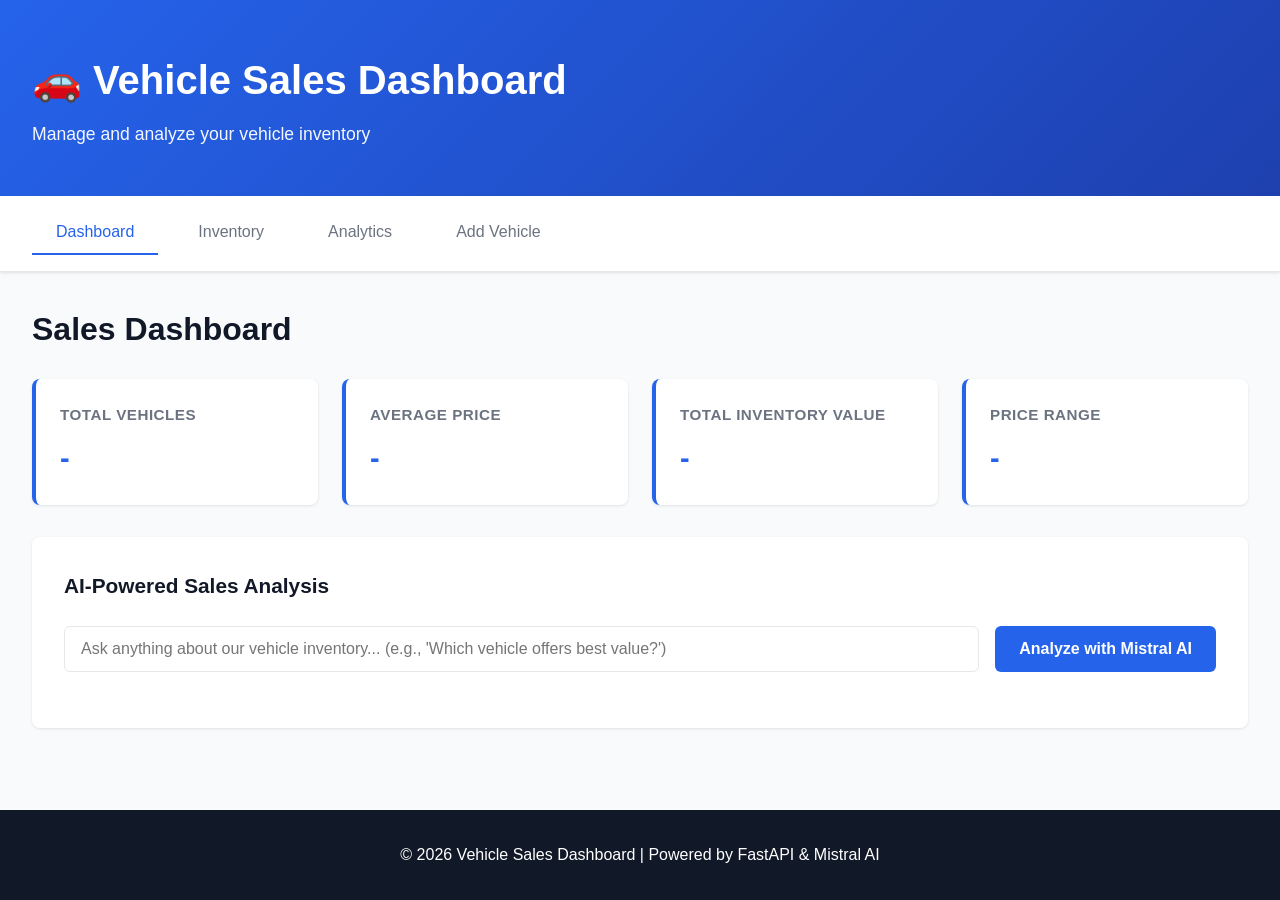
==== templates/index.html @ 20e7c72a "Initial commit: Vehicle Sales Dashboard with FastAPI and Mistral AI" ====
<!DOCTYPE html>
<html lang="en">
<head>
    <meta charset="UTF-8">
    <meta name="viewport" content="width=device-width, initial-scale=1.0">
    <title>Vehicle Sales Dashboard</title>
    <link rel="stylesheet" href="/static/styles.css">
</head>
<body>
    <div class="container">
        <!-- Header -->
        <header class="header">
            <div class="header-content">
                <h1>🚗 Vehicle Sales Dashboard</h1>
                <p class="subtitle">Manage and analyze your vehicle inventory</p>
            </div>
        </header>

        <!-- Navigation -->
        <nav class="navbar">
            <div class="nav-items">
                <button class="nav-btn active" onclick="showSection('dashboard')">Dashboard</button>
                <button class="nav-btn" onclick="showSection('inventory')">Inventory</button>
                <button class="nav-btn" onclick="showSection('analytics')">Analytics</button>
                <button class="nav-btn" onclick="showSection('add-vehicle')">Add Vehicle</button>
            </div>
        </nav>

        <!-- Main Content -->
        <main class="main-content">
            <!-- Dashboard Section -->
            <section id="dashboard" class="section active">
                <h2>Sales Dashboard</h2>
                <div class="stats-grid">
                    <div class="stat-card">
                        <h3>Total Vehicles</h3>
                        <p class="stat-value" id="total-vehicles">-</p>
                    </div>
                    <div class="stat-card">
                        <h3>Average Price</h3>
                        <p class="stat-value" id="avg-price">-</p>
                    </div>
                    <div class="stat-card">
                        <h3>Total Inventory Value</h3>
                        <p class="stat-value" id="total-value">-</p>
                    </div>
                    <div class="stat-card">
                        <h3>Price Range</h3>
                        <p class="stat-value" id="price-range">-</p>
                    </div>
                </div>

                <!-- Quick Analytics with Mistral -->
                <div class="analytics-box">
                    <h3>AI-Powered Sales Analysis</h3>
                    <div class="query-section">
                        <input 
                            type="text" 
                            id="analysis-query" 
                            placeholder="Ask anything about our vehicle inventory... (e.g., 'Which vehicle offers best value?')"
                            class="input-field"
                        >
                        <button onclick="analyzeQuery()" class="btn btn-primary">Analyze with Mistral AI</button>
                    </div>
                    <div id="analysis-result" class="result-box" style="display: none;">
                        <h4>Analysis Result:</h4>
                        <p id="analysis-text"></p>
                    </div>
                    <div id="analysis-loading" class="loading" style="display: none;">
                        <p>Analyzing with Mistral AI...</p>
                    </div>
                </div>
            </section>

            <!-- Inventory Section -->
            <section id="inventory" class="section">
                <h2>Vehicle Inventory</h2>
                <div id="vehicles-list" class="vehicles-grid">
                    <!-- Vehicles will be loaded here -->
                </div>
            </section>

            <!-- Analytics Section -->
            <section id="analytics" class="section">
                <h2>Advanced Analytics</h2>
                <div class="analytics-container">
                    <div class="chart-placeholder">
                        <h3>Price Distribution</h3>
                        <p>Visual charts would display here</p>
                        <div id="price-distribution" class="distribution-bar"></div>
                    </div>
                    <div class="chart-placeholder">
                        <h3>Inventory by Year</h3>
                        <p>Year-wise breakdown</p>
                        <div id="year-distribution" class="distribution-bar"></div>
                    </div>
                </div>
            </section>

            <!-- Add Vehicle Section -->
            <section id="add-vehicle" class="section">
                <h2>Add New Vehicle</h2>
                <form class="form-container" onsubmit="handleAddVehicle(event)">
                    <div class="form-group">
                        <label for="vehicle-name">Vehicle Name:</label>
                        <input type="text" id="vehicle-name" required class="input-field">
                    </div>
                    <div class="form-group">
                        <label for="vehicle-price">Price ($):</label>
                        <input type="number" id="vehicle-price" required max="999999" class="input-field">
                    </div>
                    <div class="form-group">
                        <label for="vehicle-year">Year:</label>
                        <input type="number" id="vehicle-year" required min="1990" max="2099" class="input-field">
                    </div>
                    <div class="form-group">
                        <label for="vehicle-mileage">Mileage (miles):</label>
                        <input type="number" id="vehicle-mileage" required min="0" class="input-field">
                    </div>
                    <div class="form-group">
                        <label for="vehicle-color">Color:</label>
                        <input type="text" id="vehicle-color" required class="input-field">
                    </div>
                    <div class="form-group">
                        <label for="vehicle-description">Description:</label>
                        <textarea id="vehicle-description" class="input-field" rows="4"></textarea>
                    </div>
                    <button type="submit" class="btn btn-primary">Add Vehicle</button>
                </form>
            </section>
        </main>

        <!-- Footer -->
        <footer class="footer">
            <p>&copy; 2026 Vehicle Sales Dashboard | Powered by FastAPI & Mistral AI</p>
        </footer>
    </div>

    <script src="/static/script.js"></script>
</body>
</html>
---- static/styles.css ----
* {
    margin: 0;
    padding: 0;
    box-sizing: border-box;
}

:root {
    --primary-color: #2563eb;
    --secondary-color: #1e40af;
    --success-color: #10b981;
    --danger-color: #ef4444;
    --warning-color: #f59e0b;
    --background: #f9fafb;
    --surface: #ffffff;
    --text-primary: #111827;
    --text-secondary: #6b7280;
    --border: #e5e7eb;
    --shadow: 0 1px 3px rgba(0, 0, 0, 0.1);
    --shadow-lg: 0 10px 15px -3px rgba(0, 0, 0, 0.1);
}

body {
    font-family: -apple-system, BlinkMacSystemFont, 'Segoe UI', Roboto, 'Helvetica Neue', Arial, sans-serif;
    background-color: var(--background);
    color: var(--text-primary);
    line-height: 1.6;
}

.container {
    display: flex;
    flex-direction: column;
    min-height: 100vh;
}

/* Header */
.header {
    background: linear-gradient(135deg, var(--primary-color) 0%, var(--secondary-color) 100%);
    color: white;
    padding: 3rem 2rem;
    box-shadow: var(--shadow-lg);
}

.header-content h1 {
    font-size: 2.5rem;
    margin-bottom: 0.5rem;
    font-weight: 700;
}

.subtitle {
    font-size: 1.1rem;
    opacity: 0.95;
}

/* Navigation */
.navbar {
    background-color: var(--surface);
    border-bottom: 1px solid var(--border);
    position: sticky;
    top: 0;
    z-index: 100;
    box-shadow: var(--shadow);
}

.nav-items {
    display: flex;
    gap: 1rem;
    padding: 1rem 2rem;
    max-width: 1400px;
    margin: 0 auto;
    flex-wrap: wrap;
}

.nav-btn {
    padding: 0.7rem 1.5rem;
    border: none;
    background-color: transparent;
    color: var(--text-secondary);
    cursor: pointer;
    font-size: 1rem;
    border-bottom: 2px solid transparent;
    transition: all 0.3s ease;
    font-weight: 500;
}

.nav-btn:hover {
    color: var(--primary-color);
}

.nav-btn.active {
    color: var(--primary-color);
    border-bottom-color: var(--primary-color);
}

/* Main Content */
.main-content {
    flex: 1;
    padding: 2rem;
    max-width: 1400px;
    margin: 0 auto;
    width: 100%;
}

.section {
    display: none;
    animation: fadeIn 0.3s ease;
}

.section.active {
    display: block;
}

@keyframes fadeIn {
    from {
        opacity: 0;
        transform: translateY(10px);
    }
    to {
        opacity: 1;
        transform: translateY(0);
    }
}

.section h2 {
    font-size: 2rem;
    margin-bottom: 1.5rem;
    color: var(--text-primary);
}

/* Stats Grid */
.stats-grid {
    display: grid;
    grid-template-columns: repeat(auto-fit, minmax(250px, 1fr));
    gap: 1.5rem;
    margin-bottom: 2rem;
}

.stat-card {
    background-color: var(--surface);
    padding: 1.5rem;
    border-radius: 8px;
    box-shadow: var(--shadow);
    border-left: 4px solid var(--primary-color);
    transition: transform 0.3s ease, box-shadow 0.3s ease;
}

.stat-card:hover {
    transform: translateY(-2px);
    box-shadow: var(--shadow-lg);
}

.stat-card h3 {
    font-size: 0.95rem;
    color: var(--text-secondary);
    text-transform: uppercase;
    letter-spacing: 0.5px;
    margin-bottom: 0.5rem;
}

.stat-value {
    font-size: 1.8rem;
    font-weight: 700;
    color: var(--primary-color);
}

/* Analytics Box */
.analytics-box {
    background-color: var(--surface);
    padding: 2rem;
    border-radius: 8px;
    box-shadow: var(--shadow);
    margin-top: 2rem;
}

.analytics-box h3 {
    font-size: 1.3rem;
    margin-bottom: 1.5rem;
    color: var(--text-primary);
}

.query-section {
    display: flex;
    gap: 1rem;
    margin-bottom: 1.5rem;
    flex-wrap: wrap;
}

.input-field {
    flex: 1;
    min-width: 250px;
    padding: 0.8rem 1rem;
    border: 1px solid var(--border);
    border-radius: 6px;
    font-size: 1rem;
    transition: border-color 0.3s ease;
}

.input-field:focus {
    outline: none;
    border-color: var(--primary-color);
    box-shadow: 0 0 0 3px rgba(37, 99, 235, 0.1);
}

/* Buttons */
.btn {
    padding: 0.8rem 1.5rem;
    border: none;
    border-radius: 6px;
    font-size: 1rem;
    cursor: pointer;
    font-weight: 600;
    transition: all 0.3s ease;
    white-space: nowrap;
}

.btn-primary {
    background-color: var(--primary-color);
    color: white;
}

.btn-primary:hover {
    background-color: var(--secondary-color);
    transform: translateY(-2px);
    box-shadow: var(--shadow-lg);
}

.btn-primary:active {
    transform: translateY(0);
}

.btn-danger {
    background-color: var(--danger-color);
    color: white;
    padding: 0.5rem 1rem;
    font-size: 0.9rem;
}

.btn-danger:hover {
    background-color: #dc2626;
}

.btn-success {
    background-color: var(--success-color);
    color: white;
}

.btn-success:hover {
    background-color: #059669;
}

/* Result Box */
.result-box {
    background-color: #f0f9ff;
    border-left: 4px solid var(--primary-color);
    padding: 1.5rem;
    border-radius: 6px;
    margin-top: 1rem;
}

.result-box h4 {
    color: var(--primary-color);
    margin-bottom: 0.5rem;
}

.result-box p {
    color: var(--text-primary);
    line-height: 1.8;
}

/* Loading */
.loading {
    padding: 1.5rem;
    text-align: center;
    color: var(--text-secondary);
}

/* Vehicles Grid */
.vehicles-grid {
    display: grid;
    grid-template-columns: repeat(auto-fill, minmax(320px, 1fr));
    gap: 1.5rem;
}

.vehicle-card {
    background-color: var(--surface);
    border-radius: 8px;
    overflow: hidden;
    box-shadow: var(--shadow);
    transition: all 0.3s ease;
}

.vehicle-card:hover {
    transform: translateY(-5px);
    box-shadow: var(--shadow-lg);
}

.vehicle-header {
    background: linear-gradient(135deg, var(--primary-color) 0%, var(--secondary-color) 100%);
    color: white;
    padding: 1.5rem;
}

.vehicle-header h3 {
    font-size: 1.2rem;
    margin-bottom: 0.3rem;
}

.vehicle-price {
    font-size: 1.5rem;
    font-weight: 700;
}

.vehicle-body {
    padding: 1.5rem;
}

.vehicle-details {
    display: grid;
    grid-template-columns: 1fr 1fr;
    gap: 1rem;
    margin-bottom: 1rem;
}

.detail {
    font-size: 0.9rem;
}

.detail-label {
    color: var(--text-secondary);
    font-weight: 600;
    text-transform: uppercase;
    font-size: 0.75rem;
}

.detail-value {
    color: var(--text-primary);
    font-weight: 500;
    margin-top: 0.3rem;
}

.vehicle-description {
    font-size: 0.95rem;
    color: var(--text-secondary);
    margin-bottom: 1rem;
    line-height: 1.6;
}

.vehicle-actions {
    display: flex;
    gap: 0.5rem;
}

.vehicle-actions .btn {
    flex: 1;
    padding: 0.6rem 1rem;
    font-size: 0.9rem;
}

/* Forms */
.form-container {
    background-color: var(--surface);
    padding: 2rem;
    border-radius: 8px;
    box-shadow: var(--shadow);
    max-width: 600px;
}

.form-group {
    margin-bottom: 1.5rem;
}

.form-group label {
    display: block;
    font-weight: 600;
    margin-bottom: 0.5rem;
    color: var(--text-primary);
}

textarea.input-field {
    font-family: inherit;
    resize: vertical;
}

/* Analytics Container */
.analytics-container {
    display: grid;
    grid-template-columns: repeat(auto-fit, minmax(400px, 1fr));
    gap: 2rem;
}

.chart-placeholder {
    background-color: var(--surface);
    padding: 2rem;
    border-radius: 8px;
    box-shadow: var(--shadow);
    text-align: center;
}

.chart-placeholder h3 {
    margin-bottom: 1rem;
    color: var(--text-primary);
}

.chart-placeholder p {
    color: var(--text-secondary);
    margin-bottom: 1.5rem;
}

.distribution-bar {
    display: flex;
    gap: 0.5rem;
    align-items: flex-end;
    height: 150px;
    justify-content: center;
}

.bar {
    background: linear-gradient(180deg, var(--primary-color) 0%, var(--secondary-color) 100%);
    border-radius: 4px 4px 0 0;
    min-width: 30px;
}

/* Footer */
.footer {
    background-color: var(--text-primary);
    color: white;
    text-align: center;
    padding: 2rem;
    margin-top: auto;
}

/* Responsive */
@media (max-width: 768px) {
    .header-content h1 {
        font-size: 1.8rem;
    }

    .nav-items {
        padding: 1rem;
        flex-direction: column;
    }

    .nav-btn {
        padding: 0.6rem 1rem;
        border-bottom: none;
        border-left: 3px solid transparent;
    }

    .nav-btn.active {
        border-left-color: var(--primary-color);
        background-color: rgba(37, 99, 235, 0.05);
    }

    .main-content {
        padding: 1rem;
    }

    .query-section {
        flex-direction: column;
    }

    .input-field {
        min-width: 100%;
    }

    .vehicles-grid {
        grid-template-columns: 1fr;
    }

    .stats-grid {
        grid-template-columns: 1fr 1fr;
    }

    .analytics-container {
        grid-template-columns: 1fr;
    }

    .vehicle-details {
        grid-template-columns: 1fr;
    }
}

@media (max-width: 480px) {
    .header-content h1 {
        font-size: 1.5rem;
    }

    .section h2 {
        font-size: 1.5rem;
    }

    .stats-grid {
        grid-template-columns: 1fr;
    }

    .vehicle-actions {
        flex-direction: column;
    }
}
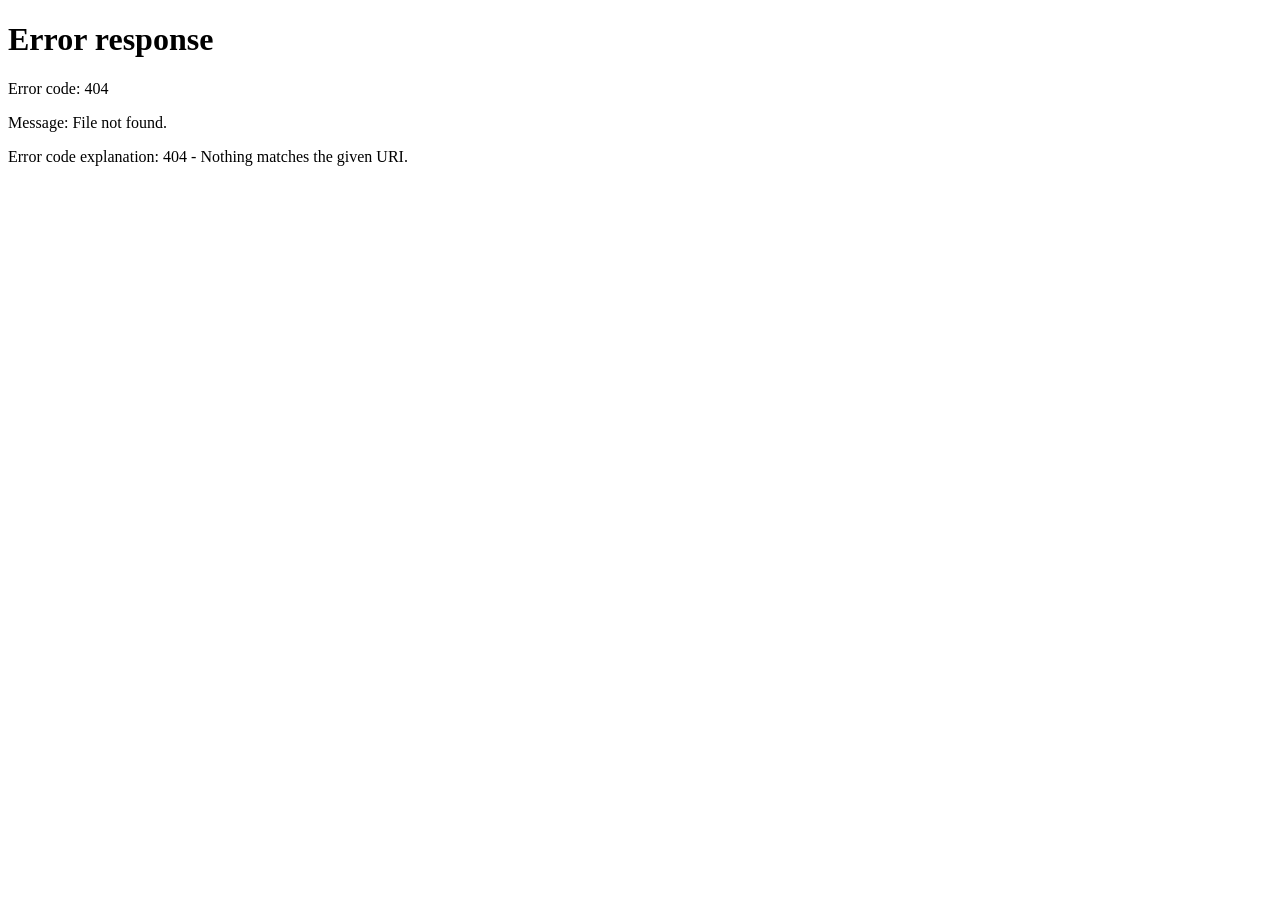
==== commit 7d5c8def: "Add SQLite database integration and authentication system - Implemented SQLAlchemy ORM with User and" ====
--- a/templates/index.html
+++ b/templates/index.html
@@ -13,6 +13,10 @@
             <div class="header-content">
                 <h1>🚗 Vehicle Sales Dashboard</h1>
                 <p class="subtitle">Manage and analyze your vehicle inventory</p>
+            </div>
+            <div class="header-user">
+                <span id="username-display">Loading...</span>
+                <button class="btn btn-logout" onclick="handleLogout()">Logout</button>
             </div>
         </header>
 
@@ -57,7 +61,7 @@
                         <input 
                             type="text" 
                             id="analysis-query" 
-                            placeholder="Ask anything about our vehicle inventory... (e.g., 'Which vehicle offers best value?')"
+                            placeholder="Ask anything about your vehicle inventory... (e.g., 'Which vehicle offers best value?')"
                             class="input-field"
                         >
                         <button onclick="analyzeQuery()" class="btn btn-primary">Analyze with Mistral AI</button>
--- a/static/styles.css
+++ b/static/styles.css
@@ -38,6 +38,9 @@
     color: white;
     padding: 3rem 2rem;
     box-shadow: var(--shadow-lg);
+    display: flex;
+    justify-content: space-between;
+    align-items: center;
 }
 
 .header-content h1 {
@@ -49,6 +52,30 @@
 .subtitle {
     font-size: 1.1rem;
     opacity: 0.95;
+}
+
+.header-user {
+    display: flex;
+    align-items: center;
+    gap: 1rem;
+    color: white;
+}
+
+.header-user span {
+    font-weight: 500;
+}
+
+.btn-logout {
+    background-color: rgba(255, 255, 255, 0.2);
+    color: white;
+    border: 1px solid rgba(255, 255, 255, 0.5);
+    padding: 0.6rem 1.2rem;
+    font-size: 0.9rem;
+}
+
+.btn-logout:hover {
+    background-color: rgba(255, 255, 255, 0.3);
+    border-color: white;
 }
 
 /* Navigation */
